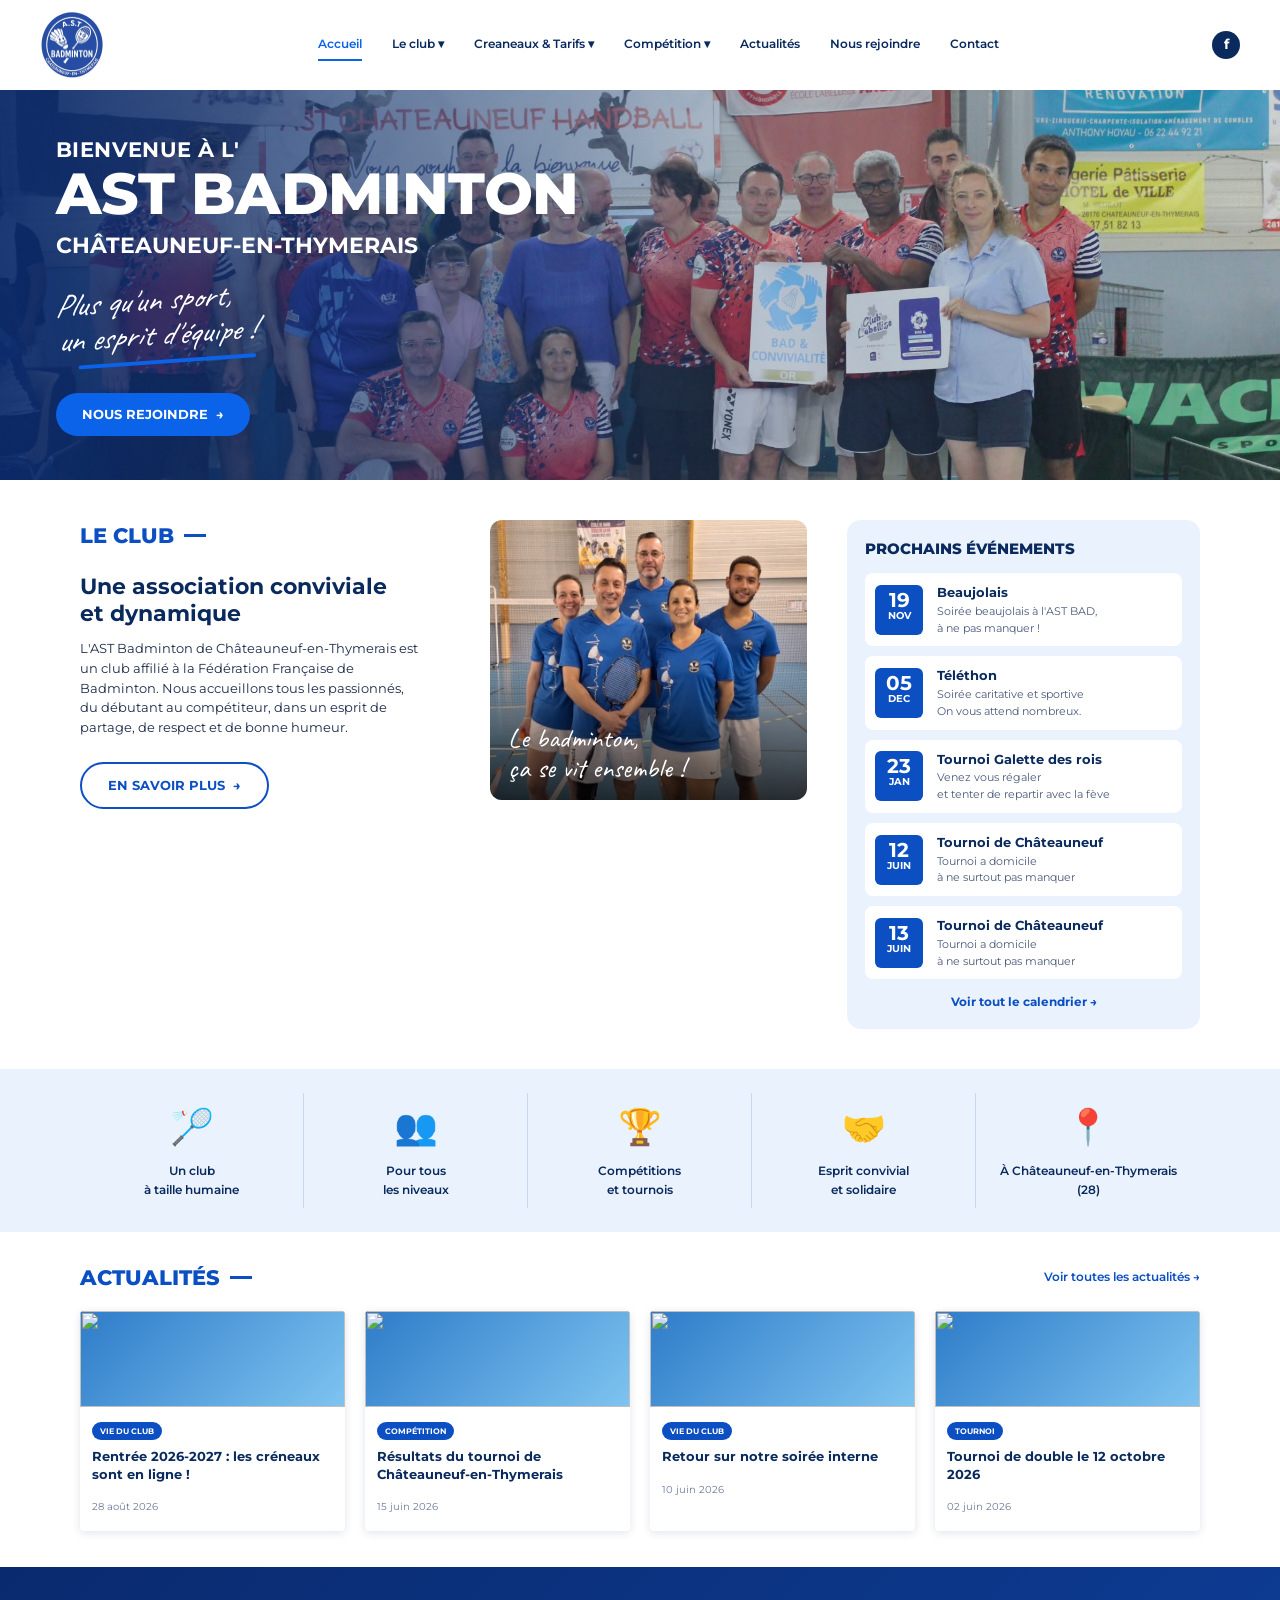
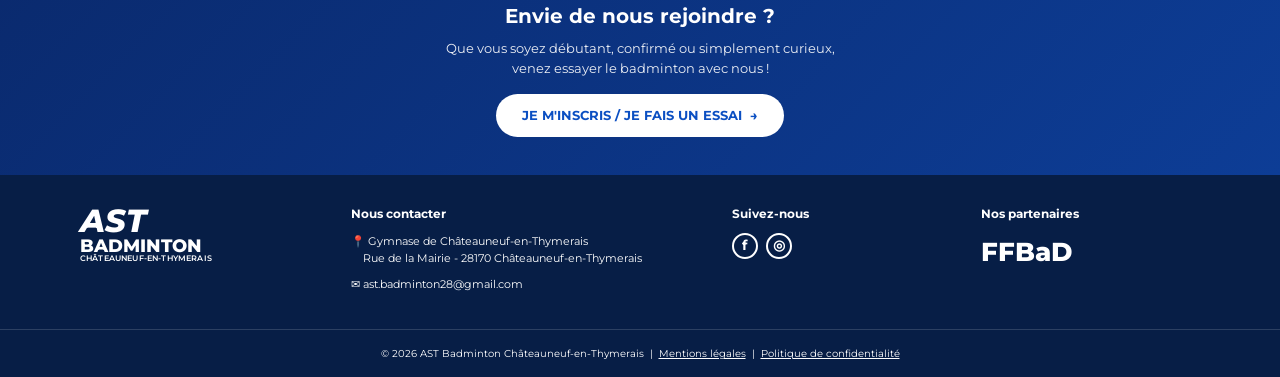
==== index.html @ b8cf5dce "ast bad" ====
<!DOCTYPE html>
<html lang="fr">
<head>
  <meta charset="UTF-8">
  <meta name="viewport" content="width=device-width, initial-scale=1">
  <title>AST Badminton – Châteauneuf-en-Thymerais</title>
  <link rel="preconnect" href="https://fonts.googleapis.com">
  <link rel="preconnect" href="https://fonts.gstatic.com" crossorigin>
  <link href="https://fonts.googleapis.com/css2?family=Montserrat:ital,wght@0,400;0,600;0,700;0,800;1,800&family=Caveat:wght@500;700&display=swap" rel="stylesheet">
  <link rel="stylesheet" href="style.css">
</head>
<body>

  <!-- ===== HEADER ===== -->
  <header class="header">
    <a href="#" class="logo">
      <img class="logo-img" src="images/logo_ast.png" alt="AST Badminton Châteauneuf-en-Thymerais">
    </a>
    <nav class="nav">
      <a href="/index.html" class="active">Accueil</a>
      <li class="dropdown">
        <a href="./leClub.html" class="dropbtn">Le club ▾</a>
        <ul class="dropdown-content">
          <li><a href="/historique.html">Historique</a></li>
          <li><a href="/equipe.html">L'équipe</a></li>
        </ul>
      </li>
      <li class="dropdown">
        <a href="cr-reguliers.html" class="dropbtn">Creaneaux & Tarifs ▾</a>
        <ul class="dropdown-content">
          <li><a href="/cr-reguliers.html">Créneaux réguliers</a></li>
          <li><a href="/cr-specifiques.html">Créneaux spécifiques</a></li>
          <li><a href="/tarifs.html">Tarifs</a></li>
        </ul>
      </li>
      <a href="/competition.html">Compétition ▾</a>
      <a href="/actualites.html">Actualités</a>
      <a href="/nousRejoindre.html">Nous rejoindre</a>
      <a href="/contact.html">Contact</a>
    </nav>
    <div class="socials">
      <a href="#" aria-label="Facebook">f</a>
    </div>
  </header>

  <!-- ===== HERO ===== -->
  <section class="hero">
    <div class="hero-content">
      <p class="hero-small">BIENVENUE À L'</p>
      <h1>AST BADMINTON</h1>
      <p class="hero-city">CHÂTEAUNEUF-EN-THYMERAIS</p>
      <p class="hero-script">Plus qu'un sport,<br>un esprit d'équipe !</p>
      <a href="#" class="btn btn-primary">NOUS REJOINDRE &nbsp;→</a>
    </div>
  </section>

  <!-- ===== LE CLUB + ÉVÉNEMENTS ===== -->
  <section class="club container">
    <div class="club-text">
      <h2 class="section-title">LE CLUB <i class="line"></i></h2>
      <h3>Une association conviviale<br>et dynamique</h3>
      <p>L'AST Badminton de Châteauneuf-en-Thymerais est un club affilié à la Fédération Française de Badminton. Nous accueillons tous les passionnés, du débutant au compétiteur, dans un esprit de partage, de respect et de bonne humeur.</p>
      <a href="#" class="btn btn-outline">EN SAVOIR PLUS &nbsp;→</a>
    </div>

    <figure class="club-photo">
      <img src="images/photo-index.php.png" alt="L'équipe de l'AST Badminton">
      <figcaption>Le badminton,<br>ça se vit ensemble !</figcaption>
    </figure>

    <aside class="events">
      <h2 class="events-title">PROCHAINS ÉVÉNEMENTS</h2>
      <article class="event">
        <div class="date"><b>19</b>NOV</div>
        <div><h4>Beaujolais</h4><p>Soirée beaujolais à l'AST BAD,<br>à ne pas manquer !</p></div>
      </article>
      <article class="event">
        <div class="date"><b>05</b>DEC</div>
        <div><h4>Téléthon</h4><p>Soirée caritative et sportive<br>On vous attend nombreux.</p></div>
      </article>
            <article class="event">
        <div class="date"><b>23</b>JAN</div>
        <div><h4>Tournoi Galette des rois</h4><p>Venez vous régaler<br>et tenter de repartir avec la fève</p></div>
      </article>
      <article class="event">
        <div class="date"><b>12</b>JUIN</div>
        <div><h4>Tournoi de Châteauneuf</h4><p>Tournoi a domicile<br>à ne surtout pas manquer</p></div>
      </article>
      <article class="event">
        <div class="date"><b>13</b>JUIN</div>
        <div><h4>Tournoi de Châteauneuf</h4><p>Tournoi a domicile<br>à ne surtout pas manquer</p></div>
      </article>
      <a href="#" class="events-link">Voir tout le calendrier →</a>
    </aside>
  </section>

  <!-- ===== BANDEAU ATOUTS ===== -->
  <section class="features">
    <div class="container features-grid">
      <div><span>🏸</span>Un club<br>à taille humaine</div>
      <div><span>👥</span>Pour tous<br>les niveaux</div>
      <div><span>🏆</span>Compétitions<br>et tournois</div>
      <div><span>🤝</span>Esprit convivial<br>et solidaire</div>
      <div><span>📍</span>À Châteauneuf-en-Thymerais<br>(28)</div>
    </div>
  </section>

  <!-- ===== ACTUALITÉS ===== -->
  <section class="news container">
    <div class="news-head">
      <h2 class="section-title">ACTUALITÉS <i class="line"></i></h2>
      <a href="#" class="small-link">Voir toutes les actualités →</a>
    </div>
    <div class="news-grid">
      <article class="card">
        <img src="images/news1.jpg" alt="">
        <div class="card-body">
          <span class="tag">VIE DU CLUB</span>
          <h4>Rentrée 2026-2027 : les créneaux sont en ligne !</h4>
          <time>28 août 2026</time>
        </div>
      </article>
      <article class="card">
        <img src="images/news2.jpg" alt="">
        <div class="card-body">
          <span class="tag">COMPÉTITION</span>
          <h4>Résultats du tournoi de Châteauneuf-en-Thymerais</h4>
          <time>15 juin 2026</time>
        </div>
      </article>
      <article class="card">
        <img src="images/news3.jpg" alt="">
        <div class="card-body">
          <span class="tag">VIE DU CLUB</span>
          <h4>Retour sur notre soirée interne</h4>
          <time>10 juin 2026</time>
        </div>
      </article>
      <article class="card">
        <img src="images/news4.jpg" alt="">
        <div class="card-body">
          <span class="tag">TOURNOI</span>
          <h4>Tournoi de double le 12 octobre 2026</h4>
          <time>02 juin 2026</time>
        </div>
      </article>
    </div>
  </section>

  <!-- ===== APPEL À L'ACTION ===== -->
  <section class="cta">
    <h2>Envie de nous rejoindre ?</h2>
    <p>Que vous soyez débutant, confirmé ou simplement curieux,<br>venez essayer le badminton avec nous !</p>
    <a href="#" class="btn btn-white">JE M'INSCRIS / JE FAIS UN ESSAI &nbsp;→</a>
  </section>

  <!-- ===== FOOTER ===== -->
  <footer class="footer">
    <div class="container footer-grid">
      <a href="#" class="logo logo-light">
        <span class="logo-text"><strong>AST</strong><em>BADMINTON</em><small>CHÂTEAUNEUF-EN-THYMERAIS</small></span>
      </a>
      <div>
        <h5>Nous contacter</h5>
        <p>📍 Gymnase de Châteauneuf-en-Thymerais<br>&nbsp;&nbsp;&nbsp;&nbsp;Rue de la Mairie - 28170 Châteauneuf-en-Thymerais</p>
        <p>✉ ast.badminton28@gmail.com</p>
      </div>
      <div>
        <h5>Suivez-nous</h5>
        <div class="socials socials-light"><a href="#">f</a><a href="#">◎</a></div>
      </div>
      <div class="partners">
        <h5>Nos partenaires</h5>
        <strong>FFBaD</strong>
      </div>
    </div>
    <div class="legal">
      © 2026 AST Badminton Châteauneuf-en-Thymerais &nbsp;|&nbsp; <a href="#">Mentions légales</a> &nbsp;|&nbsp; <a href="#">Politique de confidentialité</a>
    </div>
  </footer>

</body>
</html>
---- style.css ----
:root {
  --blue: #0b4fc2;
  --blue-bright: #0a63e8;
  --navy: #0a2a5e;
  --navy-dark: #071e46;
  --light: #eaf3fd;
  --text: #1c2b4a;
  --white: #fff;
}

* { box-sizing: border-box; margin: 0; padding: 0; }
html { scroll-behavior: smooth; }
body {
  font-family: "Montserrat", Arial, sans-serif;
  color: var(--text);
  background: var(--white);
  line-height: 1.5;
}
a { color: inherit; text-decoration: none; }
img { display: block; max-width: 100%; }
.container { width: min(1120px, 92%); margin-inline: auto; }

/* ===== HEADER ===== */
.header {
  display: flex; align-items: center; justify-content: space-between;
  gap: 24px; padding: 12px 40px; background: var(--white);
}
.logo { display: flex; align-items: center; gap: 8px; color: var(--navy); }
.logo-icon { font-size: 2.4rem; }
.logo-text { display: flex; flex-direction: column; line-height: 1; }
.logo-text strong { font-size: 2rem; font-style: italic; font-weight: 800; color: var(--blue); }
.logo-text em { font-style: normal; font-weight: 800; font-size: 1.1rem; }
.logo-text small { font-size: .5rem; font-weight: 600; letter-spacing: .02em; }
.logo-light { color: #fff; }
.logo-light .logo-text strong { color: #fff; }
.logo-img { width: clamp(44px, 6vw, 64px); height: auto; }

.nav { display: flex; gap: 30px; font-size: .78rem; font-weight: 600; color: var(--navy); }
.nav a { padding: 6px 0; border-bottom: 2px solid transparent; }
.nav a.active { color: var(--blue-bright); border-color: var(--blue-bright); }
.nav a:hover { color: var(--blue-bright); }

.socials { display: flex; gap: 8px; }
.socials a {
  width: 28px; height: 28px; border-radius: 50%;
  background: var(--navy); color: #fff;
  display: grid; place-items: center; font-weight: 700; font-size: .9rem;
}
.socials-light a { background: transparent; border: 2px solid #fff; width: 26px; height: 26px; }

/* ===== HERO ===== */
.hero {
  min-height: 390px;
  display: flex; align-items: center;
  padding: 0 56px;
  color: #fff;
  background:
    linear-gradient(90deg, rgba(10, 42, 110, .9) 0%, rgba(49, 82, 139, 0.231) 60%, rgba(250, 252, 255, 0) 100%),
    url("images/photo-groupe.jpeg") center/cover no-repeat,
    linear-gradient(135deg, #0a2a6e, #1659c9);
}
.hero-small { font-size: 1.3rem; font-weight: 700; letter-spacing: .02em; }
.hero h1 { font-size: 3.6rem; font-weight: 800; line-height: 1; letter-spacing: -.01em; }
.hero-city { font-size: 1.4rem; font-weight: 700; margin-top: 6px; }
.hero-script {
  font-family: "Caveat", cursive; font-size: 2rem; line-height: 1.1;
  margin: 26px 0 22px; font-style: italic; transform: rotate(-4deg); transform-origin: left;
  padding-bottom: 12px; position: relative; display: inline-block;
}
.hero-script::after {
  content: ""; position: absolute; left: 20px; right: 0; bottom: 0;
  height: 4px; border-radius: 4px; background: var(--blue-bright);
}
.hero-content { display: flex; flex-direction: column; align-items: flex-start; }

/* ===== BOUTONS ===== */
.btn {
  display: inline-block; padding: 12px 26px; border-radius: 999px;
  font-size: .8rem; font-weight: 700; transition: transform .15s, box-shadow .15s;
}
.btn:hover { transform: translateY(-2px); }
.btn-primary { background: var(--blue-bright); color: #fff; }
.btn-outline { border: 2px solid var(--blue); color: var(--blue); }
.btn-white { background: #fff; color: var(--blue); }
.btn:focus-visible, a:focus-visible { outline: 3px solid #7fb4ff; outline-offset: 2px; }

/* ===== TITRES DE SECTION ===== */
.section-title {
  display: flex; align-items: center; gap: 10px;
  color: var(--blue); font-size: 1.3rem; font-weight: 800;
}
.section-title .ico { font-size: 1.8rem; }
.line { display: inline-block; width: 22px; height: 3px; background: var(--blue); }

/* ===== LE CLUB ===== */
.club {
  display: grid; grid-template-columns: 1.05fr 0.9fr 1fr;
  gap: 40px; align-items: start; padding: 40px 0;
}
.club-text h3 { color: var(--navy); font-size: 1.35rem; margin: 22px 0 12px; line-height: 1.25; }
.club-text p { font-size: .82rem; margin-bottom: 24px; max-width: 340px; }

.club-photo { position: relative; border-radius: 12px; overflow: hidden; height: 280px; background: #28477e; }
.club-photo img { width: 100%; height: 100%; object-fit: cover; }
.club-photo figcaption {
  position: absolute; inset: auto 0 0 0; padding: 60px 18px 16px;
  background: linear-gradient(transparent, rgba(0,0,0,.75));
  color: #fff; font-family: "Caveat", cursive; font-size: 1.7rem; line-height: 1.1;
}

.events { background: var(--light); border-radius: 14px; padding: 18px; }
.events-title { display: flex; align-items: center; gap: 10px; color: var(--navy); font-size: .95rem; font-weight: 800; margin-bottom: 12px; }
.event {
  display: flex; gap: 14px; align-items: center;
  background: #fff; border-radius: 8px; padding: 10px; margin-bottom: 10px;
}
.date {
  flex: none; width: 48px; height: 50px; border-radius: 6px;
  background: var(--blue); color: #fff; text-align: center;
  font-size: .6rem; font-weight: 700; padding-top: 4px; line-height: 1.1;
}
.date b { display: block; font-size: 1.25rem; }
.event h4 { color: var(--navy); font-size: .82rem; }
.event p { font-size: .7rem; color: #4a5a7a; }
.events-link { display: block; text-align: center; color: var(--blue); font-size: .75rem; font-weight: 700; margin-top: 14px; }

/* ===== ATOUTS ===== */
.features { background: var(--light); padding: 24px 0; }
.features-grid { display: grid; grid-template-columns: repeat(5, 1fr); text-align: center; }
.features-grid div {
  padding: 8px 14px; font-size: .78rem; font-weight: 600; color: var(--navy);
  border-right: 1px solid #c8d8ee;
}
.features-grid div:last-child { border: none; }
.features-grid span { display: block; font-size: 2.2rem; margin-bottom: 8px; }

/* ===== ACTUALITÉS ===== */
.news { padding: 30px 0 36px; }
.news-head { display: flex; justify-content: space-between; align-items: center; margin-bottom: 18px; }
.small-link { color: var(--blue); font-size: .72rem; font-weight: 600; }
.news-grid { display: grid; grid-template-columns: repeat(4, 1fr); gap: 20px; }
.card { background: #fff; box-shadow: 0 2px 8px rgba(10,42,94,.12); border-radius: 4px; overflow: hidden; }
.card img { width: 100%; height: 96px; object-fit: cover; background: linear-gradient(135deg, #2e7cc9, #7fc4f0); }
.card-body { padding: 10px 12px 14px; }
.tag {
  display: inline-block; background: var(--blue); color: #fff;
  font-size: .5rem; font-weight: 700; padding: 3px 8px; border-radius: 999px; margin-bottom: 8px;
}
.card h4 { color: var(--navy); font-size: .82rem; line-height: 1.35; margin-bottom: 10px; }
.card time { font-size: .65rem; color: #6b7a99; }

/* ===== APPEL À L'ACTION ===== */
.cta {
  text-align: center; color: #fff; padding: 34px 20px 38px;
  background: linear-gradient(135deg, #0a2a6e, #0d3d96);
}
.cta h2 { font-size: 1.25rem; margin-bottom: 8px; }
.cta p { font-size: .8rem; margin-bottom: 16px; opacity: .92; }

/* ===== FOOTER ===== */
.footer { background: var(--navy-dark); color: #fff; }
.footer-grid {
  display: grid; grid-template-columns: 1.1fr 1.6fr 1fr 1fr; gap: 30px;
  padding: 30px 0 26px; align-items: start;
}
.footer h5 { font-size: .75rem; margin-bottom: 10px; }
.footer p { font-size: .7rem; margin-bottom: 10px; }
.partners strong { display: inline-block; font-size: 1.6rem; font-weight: 800; color: #fff; }
.legal {
  border-top: 1px solid rgba(255,255,255,.15);
  text-align: center; padding: 16px; font-size: .62rem;
}
.legal a { text-decoration: underline; }

/* ===== RESPONSIVE ===== */
@media (max-width: 1000px) {
  .nav { display: none; }
  .club { grid-template-columns: 1fr; }
  .club-text p { max-width: none; }
  .features-grid { grid-template-columns: repeat(2, 1fr); gap: 16px; }
  .features-grid div { border: none; }
  .news-grid { grid-template-columns: repeat(2, 1fr); }
  .footer-grid { grid-template-columns: 1fr 1fr; }
}
@media (max-width: 600px) {
  .header { padding: 12px 20px; }
  .hero { padding: 0 24px; }
  .hero h1 { font-size: 2.4rem; }
  .news-grid, .footer-grid { grid-template-columns: 1fr; }
}
@media (prefers-reduced-motion: reduce) {
  * { transition: none !important; scroll-behavior: auto !important; }
}


.dropdown {
  position: relative;
  display: flex;
  align-items: center;
  list-style: none;
}

.dropdown-content {
  display: none;
  position: absolute;
  top: 100%;
  left: 0;
  min-width: 160px;
  margin: 0;
  padding: 0;
  list-style: none;
  background: #fff;
  box-shadow: 0 4px 10px rgba(0, 0, 0, 0.15);
  z-index: 100;
}

.dropdown-content a {
  display: block;
  padding: 10px 16px;
  color: #222;
  text-decoration: none;
}

.dropdown-content a:hover {
  background: #f0f0f0;
}

/* Affichage au survol et au clavier (Tab) */
.dropdown:hover .dropdown-content,
.dropdown:focus-within .dropdown-content {
  display: block;
}

/* =====================================================
   PAGES INTERNES (historique, équipe...)
   À coller à la fin de style.css
   ===================================================== */

/* ===== BANDEAU DE PAGE ===== */
.page-hero {
  color: #fff;
  padding: 44px 0 48px;
  background: linear-gradient(135deg, #0a2a6e, #1659c9);
}
.breadcrumb { font-size: .72rem; font-weight: 600; opacity: .85; margin-bottom: 14px; }
.breadcrumb a:hover { text-decoration: underline; }
.page-hero h1 { font-size: 2.8rem; font-weight: 800; line-height: 1; letter-spacing: -.01em; }
.page-hero-script {
  font-family: "Caveat", cursive; font-size: 1.7rem; font-style: italic;
  margin-top: 14px; display: inline-block; padding-bottom: 8px; position: relative;
}
.page-hero-script::after {
  content: ""; position: absolute; left: 0; right: 0; bottom: 0;
  height: 4px; border-radius: 4px; background: var(--blue-bright);
}

/* ===== INTRODUCTION ===== */
.intro {
  display: grid; grid-template-columns: 1.1fr 1fr; gap: 40px;
  align-items: center; padding: 44px 0;
}
.intro-text h3 { color: var(--navy); font-size: 1.35rem; margin: 22px 0 12px; line-height: 1.25; }
.intro-text p { font-size: .85rem; margin-bottom: 14px; max-width: 480px; }
.intro-photo { position: relative; border-radius: 12px; overflow: hidden; height: 300px; background: #28477e; }
.intro-photo img { width: 100%; height: 100%; object-fit: cover; }
.intro-photo figcaption {
  position: absolute; inset: auto 0 0 0; padding: 50px 18px 14px;
  background: linear-gradient(transparent, rgba(0,0,0,.75));
  color: #fff; font-family: "Caveat", cursive; font-size: 1.5rem; line-height: 1.1;
}

/* ===== FRISE CHRONOLOGIQUE ===== */
.timeline-section { background: var(--light); padding: 40px 0 48px; }
.timeline {
  list-style: none; position: relative; margin-top: 28px; padding-left: 8px;
}
.timeline::before {
  content: ""; position: absolute; top: 6px; bottom: 6px; left: 96px;
  width: 3px; background: var(--blue); border-radius: 3px;
}
.timeline-item {
  display: grid; grid-template-columns: 80px 1fr; gap: 36px;
  align-items: start; position: relative; margin-bottom: 18px;
}
.timeline-item::before {
  content: ""; position: absolute; left: 88px; top: 12px;
  width: 15px; height: 15px; border-radius: 50%;
  background: #fff; border: 3px solid var(--blue-bright);
}
.timeline-date { color: var(--blue); font-weight: 800; font-size: 1.15rem; padding-top: 6px; text-align: right; }
.timeline-card {
  background: #fff; border-radius: 8px; padding: 14px 18px; margin-left: 12px;
  box-shadow: 0 2px 8px rgba(10,42,94,.12);
}
.timeline-card h4 { color: var(--navy); font-size: .95rem; margin-bottom: 4px; }
.timeline-card p { font-size: .8rem; color: #4a5a7a; }

/* ===== ÉQUIPE ===== */
.team { padding: 40px 0; }
.team-alt { background: var(--light); }
.team-intro { font-size: .85rem; margin: 14px 0 24px; max-width: 640px; }
.team-grid { display: grid; grid-template-columns: repeat(4, 1fr); gap: 20px; }
.member {
  background: #fff; border-radius: 4px; overflow: hidden;
  box-shadow: 0 2px 8px rgba(10,42,94,.12);
}
.member img {
  width: 100%; height: 190px; object-fit: cover;
  background: linear-gradient(135deg, #2e7cc9, #7fc4f0);
}
.member-body { padding: 12px 14px 16px; }
.member h4 { color: var(--navy); font-size: .9rem; margin-bottom: 6px; }
.member .tag { margin-bottom: 8px; }
.member p { font-size: .75rem; color: #4a5a7a; }
.inline-link { color: var(--blue); font-weight: 700; text-decoration: underline; }

/* ===== RESPONSIVE PAGES INTERNES ===== */
@media (max-width: 1000px) {
  .intro { grid-template-columns: 1fr; }
  .team-grid { grid-template-columns: repeat(2, 1fr); }
}
@media (max-width: 600px) {
  .page-hero h1 { font-size: 2rem; }
  .team-grid { grid-template-columns: 1fr; }
  .timeline::before { left: 10px; }
  .timeline-item { grid-template-columns: 1fr; gap: 4px; padding-left: 32px; }
  .timeline-item::before { left: 3px; }
  .timeline-date { text-align: left; }
  .timeline-card { margin-left: 0; }
}

/* =====================================================
   PAGES CRÉNEAUX ET TARIFS
   À coller à la fin de style.css
   (après style-ajouts.css : .page-hero, .breadcrumb,
   .info... utilisent les styles déjà ajoutés)
   ===================================================== */

.section-intro { font-size: .85rem; margin: 14px 0 24px; max-width: 680px; }
.note { font-size: .7rem; font-style: italic; color: #6b7a99; margin-top: 14px; }

/* ===== PLANNING ===== */
.schedule { padding: 40px 0; }
.table-wrap { overflow-x: auto; border-radius: 10px; box-shadow: 0 2px 8px rgba(10,42,94,.12); }
.schedule-table { width: 100%; border-collapse: collapse; background: #fff; font-size: .82rem; min-width: 640px; }
.schedule-table thead th {
  background: var(--navy); color: #fff; text-align: left;
  padding: 12px 16px; font-size: .75rem; font-weight: 700;
}
.schedule-table td, .schedule-table tbody th {
  padding: 12px 16px; text-align: left; border-bottom: 1px solid #dbe6f5;
}
.schedule-table tbody th { color: var(--blue); font-weight: 800; }
.schedule-table tbody tr:nth-child(even) { background: var(--light); }
.schedule-table tbody tr:last-child td, .schedule-table tbody tr:last-child th { border-bottom: none; }
.schedule-table .tag { margin-bottom: 0; }

/* ===== BLOCS D'INFOS (partagés) ===== */
.info-section { background: var(--light); padding: 40px 0 44px; }
.info-grid { display: grid; grid-template-columns: repeat(4, 1fr); gap: 20px; margin-top: 24px; }
.info-card { background: #fff; border-radius: 8px; padding: 18px; box-shadow: 0 2px 8px rgba(10,42,94,.12); }
.info-card span { display: block; font-size: 1.9rem; margin-bottom: 8px; }
.info-card h4 { color: var(--navy); font-size: .9rem; margin-bottom: 6px; }
.info-card p { font-size: .76rem; color: #4a5a7a; }
.info-links { display: flex; flex-wrap: wrap; gap: 14px; margin-top: 28px; }

/* ===== CRÉNEAUX SPÉCIFIQUES ===== */
.special { padding: 40px 0; }
.special-grid { display: grid; grid-template-columns: repeat(3, 1fr); gap: 20px; }
.special-card {
  background: #fff; border-radius: 8px; padding: 20px;
  border-top: 4px solid var(--blue);
  box-shadow: 0 2px 8px rgba(10,42,94,.12);
}
.special-head { display: flex; align-items: center; gap: 14px; margin-bottom: 12px; }
.special-icon {
  flex: none; width: 48px; height: 48px; border-radius: 50%;
  background: var(--light); display: grid; place-items: center; font-size: 1.5rem;
}
.special-head h4 { color: var(--navy); font-size: .95rem; margin-bottom: 4px; }
.special-head .tag { margin-bottom: 0; }
.special-card > p { font-size: .78rem; color: #4a5a7a; margin-bottom: 12px; }
.special-details { list-style: none; font-size: .74rem; border-top: 1px solid #dbe6f5; padding-top: 10px; }
.special-details li { margin-bottom: 4px; }
.special-details b { color: var(--blue); }

/* ===== TARIFS ===== */
.pricing { padding: 40px 0; }
.price-grid { display: grid; grid-template-columns: repeat(4, 1fr); gap: 20px; align-items: stretch; }
.price-card {
  position: relative; background: #fff; border-radius: 10px; padding: 24px 20px;
  border: 2px solid #dbe6f5; box-shadow: 0 2px 8px rgba(10,42,94,.08);
  transition: background .15s, border-color .15s, color .15s;
}
.price-card h4 { color: var(--navy); font-size: 1.05rem; margin-bottom: 6px; }
.price-card .tag { margin-bottom: 0; }
.price { color: var(--navy); font-size: .8rem; margin: 16px 0 14px; }
.price b { color: var(--blue); font-size: 2rem; font-weight: 800; }
.price-card ul { list-style: none; font-size: .76rem; border-top: 1px solid #dbe6f5; padding-top: 12px; }
.price-card li { padding-left: 20px; position: relative; margin-bottom: 8px; }
.price-card li::before { content: "✓"; position: absolute; left: 0; color: var(--blue-bright); font-weight: 800; }
.price-card:hover { background: var(--navy); border-color: var(--navy); color: #fff; }
.price-card:hover h4, .price-card:hover .price, .price-card:hover .price b { color: #fff; }
.price-card:hover .tag { background: var(--blue-bright); }
.price-card:hover ul { border-color: rgba(255,255,255,.2); }
.price-card:hover li::before { color: #7fb4ff; }
.price-badge {
  position: absolute; top: -12px; left: 20px; background: var(--blue-bright); color: #fff;
  font-size: .62rem; font-weight: 700; padding: 3px 12px; border-radius: 999px;
}

/* ===== RESPONSIVE ===== */
@media (max-width: 1000px) {
  .info-grid, .price-grid { grid-template-columns: repeat(2, 1fr); }
  .special-grid { grid-template-columns: repeat(2, 1fr); }
}
@media (max-width: 600px) {
  .info-grid, .price-grid, .special-grid { grid-template-columns: 1fr; }
}

/* =====================================================
   PAGE ACTUALITÉS
   À coller à la fin de style.css
   (après style-ajouts.css : utilise .page-hero et .breadcrumb)
   ===================================================== */

/* ===== À LA UNE ===== */
.featured { padding: 40px 0 10px; }
.featured-card {
  display: grid; grid-template-columns: 1.1fr 1fr; background: #fff;
  border-radius: 12px; overflow: hidden; box-shadow: 0 2px 12px rgba(10,42,94,.15);
}
.featured-card img {
  width: 100%; height: 100%; min-height: 280px; object-fit: cover;
  background: linear-gradient(135deg, #2e7cc9, #7fc4f0);
}
.featured-body { padding: 30px 32px; display: flex; flex-direction: column; align-items: flex-start; justify-content: center; }
.featured-body .tag { margin-bottom: 12px; }
.featured-body h2 { color: var(--navy); font-size: 1.5rem; line-height: 1.25; margin-bottom: 8px; }
.featured-body time { font-size: .72rem; color: #6b7a99; margin-bottom: 14px; }
.featured-body p { font-size: .85rem; margin-bottom: 22px; max-width: 420px; }

/* ===== FILTRES ===== */
.news-page { padding: 30px 0 40px; }
.filters { display: flex; flex-wrap: wrap; gap: 10px; margin-bottom: 24px; }
.filter {
  font-family: inherit; font-size: .75rem; font-weight: 700; cursor: pointer;
  padding: 8px 18px; border-radius: 999px;
  border: 2px solid var(--blue); background: #fff; color: var(--blue);
  transition: background .15s, color .15s;
}
.filter:hover { background: var(--light); }
.filter.is-active { background: var(--blue); color: #fff; }
.filter:focus-visible { outline: 3px solid #7fb4ff; outline-offset: 2px; }

/* ===== GRILLE ===== */
.news-grid-3 { grid-template-columns: repeat(3, 1fr); }
.news-grid-3 .card img { height: 160px; }
.card[hidden] { display: none; }
.card-text { font-size: .75rem; color: #4a5a7a; margin-bottom: 12px; }
.no-result { text-align: center; font-size: .85rem; color: #4a5a7a; padding: 30px 0; }

/* ===== PAGINATION ===== */
.pagination { display: flex; justify-content: center; gap: 8px; margin-top: 34px; }
.page {
  min-width: 36px; height: 36px; padding: 0 12px; border-radius: 999px;
  display: grid; place-items: center;
  font-size: .78rem; font-weight: 700; color: var(--blue); border: 2px solid transparent;
}
.page:hover { background: var(--light); }
.page.is-current { background: var(--blue); color: #fff; }
.page-next { border-color: var(--blue); }

/* ===== RESPONSIVE ===== */
@media (max-width: 1000px) {
  .featured-card { grid-template-columns: 1fr; }
  .featured-card img { min-height: 200px; height: 220px; }
  .news-grid-3 { grid-template-columns: repeat(2, 1fr); }
}
@media (max-width: 600px) {
  .featured-body { padding: 22px 20px; }
  .news-grid-3 { grid-template-columns: 1fr; }
}

/* =====================================================
   PAGES NOUS REJOINDRE ET CONTACT
   À coller à la fin de style.css
   (après style-ajouts.css et style-ajouts-2.css : utilise
   .page-hero, .info-card, .inline-link, .note, .small-link)
   ===================================================== */

/* ===== NOUS REJOINDRE : INTRO ===== */
.join-intro {
  display: grid; grid-template-columns: 1.1fr 1fr; gap: 40px;
  align-items: center; padding: 44px 0;
}
.join-intro-text h3 { color: var(--navy); font-size: 1.35rem; margin: 22px 0 12px; line-height: 1.25; }
.join-intro-text p { font-size: .85rem; margin-bottom: 14px; max-width: 480px; }
.join-buttons { display: flex; flex-wrap: wrap; gap: 14px; margin-top: 22px; }
.join-photo { position: relative; border-radius: 12px; overflow: hidden; height: 300px; background: #28477e; }
.join-photo img { width: 100%; height: 100%; object-fit: cover; }
.join-photo figcaption {
  position: absolute; inset: auto 0 0 0; padding: 50px 18px 14px;
  background: linear-gradient(transparent, rgba(0,0,0,.75));
  color: #fff; font-family: "Caveat", cursive; font-size: 1.5rem; line-height: 1.1;
}

/* ===== ÉTAPES ===== */
.steps-section { background: var(--light); padding: 40px 0 44px; }
.steps { list-style: none; display: grid; grid-template-columns: repeat(4, 1fr); gap: 20px; margin-top: 24px; }
.step {
  position: relative; background: #fff; border-radius: 8px; padding: 24px 18px 18px;
  box-shadow: 0 2px 8px rgba(10,42,94,.12);
}
.step-num {
  display: grid; place-items: center; width: 38px; height: 38px; border-radius: 50%;
  background: var(--blue); color: #fff; font-size: 1.1rem; font-weight: 800; margin-bottom: 12px;
}
.step h4 { color: var(--navy); font-size: .92rem; margin-bottom: 6px; }
.step p { font-size: .76rem; color: #4a5a7a; }

/* ===== DOSSIER ===== */
.file { padding: 40px 0; }
.file-grid { display: grid; grid-template-columns: repeat(3, 1fr); gap: 20px; margin-top: 24px; }
.file-grid .info-card {
  display: flex; flex-direction: column; align-items: flex-start;
  border: 2px solid #dbe6f5; box-shadow: none;
}
.file-grid .info-card p { margin-bottom: 14px; }
.file-grid .small-link { margin-top: auto; }

/* ===== FAQ ===== */
.faq-section { background: var(--light); padding: 40px 0 44px; }
.faq { margin-top: 24px; max-width: 820px; }
.faq details {
  background: #fff; border-radius: 8px; margin-bottom: 10px;
  box-shadow: 0 2px 8px rgba(10,42,94,.1); overflow: hidden;
}
.faq summary {
  cursor: pointer; list-style: none; padding: 14px 18px 14px 44px; position: relative;
  color: var(--navy); font-size: .85rem; font-weight: 700;
}
.faq summary::-webkit-details-marker { display: none; }
.faq summary::before {
  content: "+"; position: absolute; left: 16px; top: 50%; transform: translateY(-50%);
  width: 20px; height: 20px; border-radius: 50%; background: var(--blue); color: #fff;
  display: grid; place-items: center; font-size: 1rem; line-height: 1;
}
.faq details[open] summary::before { content: "–"; }
.faq summary:focus-visible { outline: 3px solid #7fb4ff; outline-offset: -3px; }
.faq details p { padding: 0 18px 16px 44px; font-size: .8rem; color: #4a5a7a; }

/* ===== CONTACT ===== */
.contact {
  display: grid; grid-template-columns: 1fr 1.2fr; gap: 48px;
  padding: 44px 0; align-items: start;
}
.contact-info .info-card, .contact-card { margin-top: 14px; }
.contact-info .section-title { margin-bottom: 8px; }
.contact-card { display: flex; gap: 16px; align-items: flex-start; }
.contact-card > span { flex: none; width: 46px; height: 46px; border-radius: 50%; background: var(--light); display: grid; place-items: center; font-size: 1.3rem; margin: 0; }

.contact-form { margin-top: 22px; }
.field { margin-bottom: 16px; flex: 1; }
.field-row { display: flex; gap: 16px; }
.field label { display: block; color: var(--navy); font-size: .75rem; font-weight: 700; margin-bottom: 6px; }
.field input, .field select, .field textarea {
  width: 100%; font: inherit; font-size: .85rem; color: var(--text);
  padding: 11px 14px; background: #fff;
  border: 2px solid #c8d8ee; border-radius: 8px;
  transition: border-color .15s, box-shadow .15s;
}
.field textarea { resize: vertical; min-height: 130px; }
.field input:focus, .field select:focus, .field textarea:focus {
  outline: none; border-color: var(--blue-bright); box-shadow: 0 0 0 3px rgba(10,99,232,.18);
}
.contact-form .btn { border: none; cursor: pointer; font-family: inherit; }
.form-error { color: #b3261e; font-size: .78rem; font-weight: 600; margin-bottom: 14px; }
.form-error[hidden] { display: none; }

/* ===== PLAN ===== */
.map-section { background: var(--light); padding: 40px 0 44px; }
.map-box {
  margin-top: 22px; background: #fff; border-radius: 12px; padding: 28px 30px;
  display: flex; justify-content: space-between; align-items: center; gap: 24px; flex-wrap: wrap;
  border-left: 6px solid var(--blue); box-shadow: 0 2px 8px rgba(10,42,94,.12);
}
.map-box h4 { color: var(--navy); font-size: 1.05rem; margin-bottom: 6px; }
.map-box p { font-size: .82rem; }

/* ===== RESPONSIVE ===== */
@media (max-width: 1000px) {
  .join-intro, .contact { grid-template-columns: 1fr; }
  .steps { grid-template-columns: repeat(2, 1fr); }
  .file-grid { grid-template-columns: 1fr; }
}
@media (max-width: 600px) {
  .steps { grid-template-columns: 1fr; }
  .field-row { flex-direction: column; gap: 0; }
  .map-box { padding: 22px 20px; }
}

/* =====================================================
   PAGE HISTORIQUE : 3 cartes côte à côte
   À coller à la fin de style.css (après style-ajouts-2.css)
   ===================================================== */
.info-grid.info-grid-3 { grid-template-columns: repeat(3, 1fr); }

@media (max-width: 1000px) {
  .info-grid.info-grid-3 { grid-template-columns: 1fr; }
}
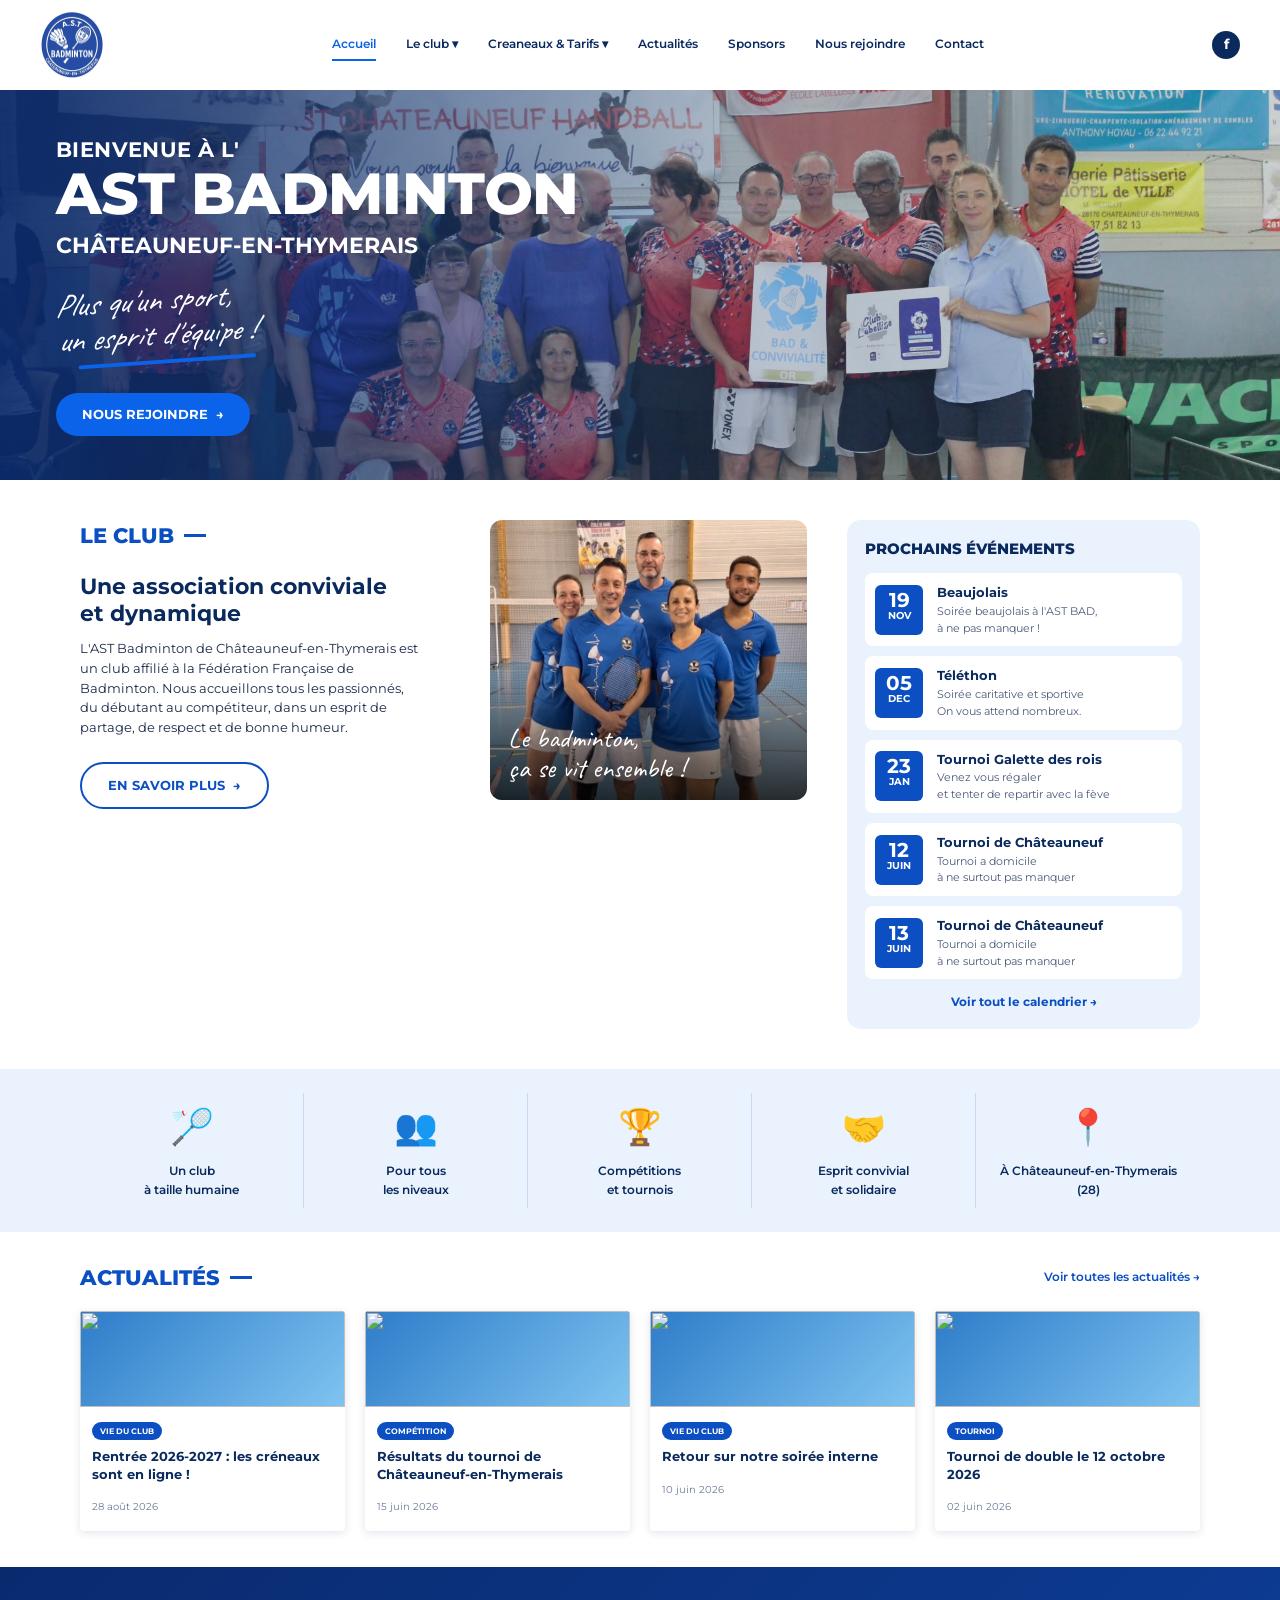
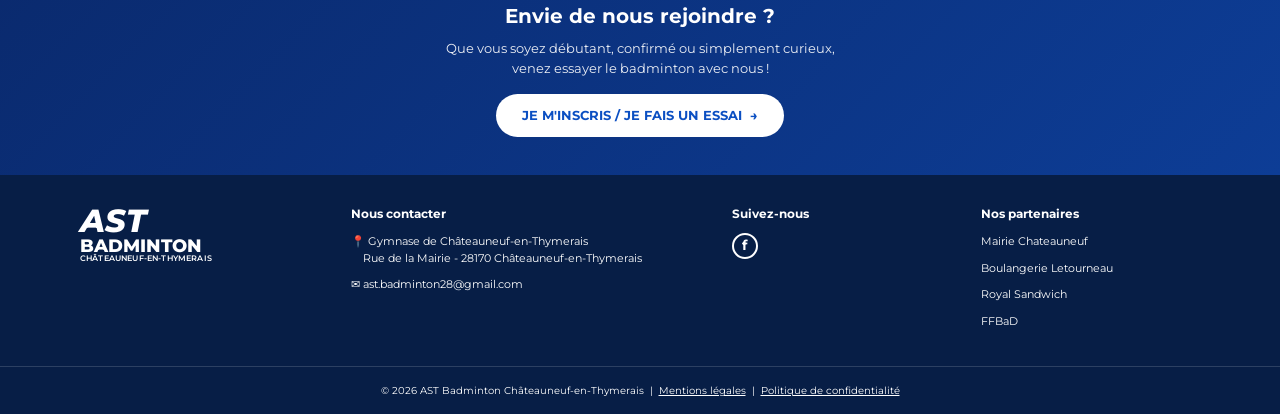
==== commit e7101776: "changements" ====
--- a/index.html
+++ b/index.html
@@ -1,183 +1,230 @@
-<!DOCTYPE html>
+<!doctype html>
 <html lang="fr">
-<head>
-  <meta charset="UTF-8">
-  <meta name="viewport" content="width=device-width, initial-scale=1">
-  <title>AST Badminton – Châteauneuf-en-Thymerais</title>
-  <link rel="preconnect" href="https://fonts.googleapis.com">
-  <link rel="preconnect" href="https://fonts.gstatic.com" crossorigin>
-  <link href="https://fonts.googleapis.com/css2?family=Montserrat:ital,wght@0,400;0,600;0,700;0,800;1,800&family=Caveat:wght@500;700&display=swap" rel="stylesheet">
-  <link rel="stylesheet" href="style.css">
-</head>
-<body>
-
-  <!-- ===== HEADER ===== -->
-  <header class="header">
-    <a href="#" class="logo">
-      <img class="logo-img" src="images/logo_ast.png" alt="AST Badminton Châteauneuf-en-Thymerais">
-    </a>
-    <nav class="nav">
-      <a href="/index.html" class="active">Accueil</a>
-      <li class="dropdown">
-        <a href="./leClub.html" class="dropbtn">Le club ▾</a>
-        <ul class="dropdown-content">
-          <li><a href="/historique.html">Historique</a></li>
-          <li><a href="/equipe.html">L'équipe</a></li>
-        </ul>
-      </li>
-      <li class="dropdown">
-        <a href="cr-reguliers.html" class="dropbtn">Creaneaux & Tarifs ▾</a>
-        <ul class="dropdown-content">
-          <li><a href="/cr-reguliers.html">Créneaux réguliers</a></li>
-          <li><a href="/cr-specifiques.html">Créneaux spécifiques</a></li>
-          <li><a href="/tarifs.html">Tarifs</a></li>
-        </ul>
-      </li>
-      <a href="/competition.html">Compétition ▾</a>
-      <a href="/actualites.html">Actualités</a>
-      <a href="/nousRejoindre.html">Nous rejoindre</a>
-      <a href="/contact.html">Contact</a>
-    </nav>
-    <div class="socials">
-      <a href="#" aria-label="Facebook">f</a>
-    </div>
-  </header>
-
-  <!-- ===== HERO ===== -->
-  <section class="hero">
-    <div class="hero-content">
-      <p class="hero-small">BIENVENUE À L'</p>
-      <h1>AST BADMINTON</h1>
-      <p class="hero-city">CHÂTEAUNEUF-EN-THYMERAIS</p>
-      <p class="hero-script">Plus qu'un sport,<br>un esprit d'équipe !</p>
-      <a href="#" class="btn btn-primary">NOUS REJOINDRE &nbsp;→</a>
-    </div>
-  </section>
-
-  <!-- ===== LE CLUB + ÉVÉNEMENTS ===== -->
-  <section class="club container">
-    <div class="club-text">
-      <h2 class="section-title">LE CLUB <i class="line"></i></h2>
-      <h3>Une association conviviale<br>et dynamique</h3>
-      <p>L'AST Badminton de Châteauneuf-en-Thymerais est un club affilié à la Fédération Française de Badminton. Nous accueillons tous les passionnés, du débutant au compétiteur, dans un esprit de partage, de respect et de bonne humeur.</p>
-      <a href="#" class="btn btn-outline">EN SAVOIR PLUS &nbsp;→</a>
-    </div>
-
-    <figure class="club-photo">
-      <img src="images/photo-index.php.png" alt="L'équipe de l'AST Badminton">
-      <figcaption>Le badminton,<br>ça se vit ensemble !</figcaption>
-    </figure>
-
-    <aside class="events">
-      <h2 class="events-title">PROCHAINS ÉVÉNEMENTS</h2>
-      <article class="event">
-        <div class="date"><b>19</b>NOV</div>
-        <div><h4>Beaujolais</h4><p>Soirée beaujolais à l'AST BAD,<br>à ne pas manquer !</p></div>
-      </article>
-      <article class="event">
-        <div class="date"><b>05</b>DEC</div>
-        <div><h4>Téléthon</h4><p>Soirée caritative et sportive<br>On vous attend nombreux.</p></div>
-      </article>
-            <article class="event">
-        <div class="date"><b>23</b>JAN</div>
-        <div><h4>Tournoi Galette des rois</h4><p>Venez vous régaler<br>et tenter de repartir avec la fève</p></div>
-      </article>
-      <article class="event">
-        <div class="date"><b>12</b>JUIN</div>
-        <div><h4>Tournoi de Châteauneuf</h4><p>Tournoi a domicile<br>à ne surtout pas manquer</p></div>
-      </article>
-      <article class="event">
-        <div class="date"><b>13</b>JUIN</div>
-        <div><h4>Tournoi de Châteauneuf</h4><p>Tournoi a domicile<br>à ne surtout pas manquer</p></div>
-      </article>
-      <a href="#" class="events-link">Voir tout le calendrier →</a>
-    </aside>
-  </section>
-
-  <!-- ===== BANDEAU ATOUTS ===== -->
-  <section class="features">
-    <div class="container features-grid">
-      <div><span>🏸</span>Un club<br>à taille humaine</div>
-      <div><span>👥</span>Pour tous<br>les niveaux</div>
-      <div><span>🏆</span>Compétitions<br>et tournois</div>
-      <div><span>🤝</span>Esprit convivial<br>et solidaire</div>
-      <div><span>📍</span>À Châteauneuf-en-Thymerais<br>(28)</div>
-    </div>
-  </section>
-
-  <!-- ===== ACTUALITÉS ===== -->
-  <section class="news container">
-    <div class="news-head">
-      <h2 class="section-title">ACTUALITÉS <i class="line"></i></h2>
-      <a href="#" class="small-link">Voir toutes les actualités →</a>
-    </div>
-    <div class="news-grid">
-      <article class="card">
-        <img src="images/news1.jpg" alt="">
-        <div class="card-body">
-          <span class="tag">VIE DU CLUB</span>
-          <h4>Rentrée 2026-2027 : les créneaux sont en ligne !</h4>
-          <time>28 août 2026</time>
+  <head>
+    <meta charset="UTF-8" />
+    <meta name="viewport" content="width=device-width, initial-scale=1" />
+    <title>AST Badminton – Châteauneuf-en-Thymerais</title>
+    <link rel="preconnect" href="https://fonts.googleapis.com" />
+    <link rel="preconnect" href="https://fonts.gstatic.com" crossorigin />
+    <link
+      href="https://fonts.googleapis.com/css2?family=Montserrat:ital,wght@0,400;0,600;0,700;0,800;1,800&family=Caveat:wght@500;700&display=swap"
+      rel="stylesheet"
+    />
+    <link rel="stylesheet" href="style.css" />
+  </head>
+  <body>
+    <!-- ===== HEADER ===== -->
+    <header class="header">
+      <a href="#" class="logo">
+        <img
+          class="logo-img"
+          src="images/logo_ast.png"
+          alt="AST Badminton Châteauneuf-en-Thymerais"
+        />
+      </a>
+      <nav class="nav">
+        <a href="/index.html" class="active">Accueil</a>
+        <li class="dropdown">
+          <a href="./historique.html" class="dropbtn">Le club ▾</a>
+          <ul class="dropdown-content">
+            <li><a href="/historique.html">Historique</a></li>
+            <li><a href="/equipe.html">L'équipe</a></li>
+          </ul>
+        </li>
+        <li class="dropdown">
+          <a href="cr-reguliers.html" class="dropbtn">Creaneaux & Tarifs ▾</a>
+          <ul class="dropdown-content">
+            <li><a href="/cr-reguliers.html">Créneaux réguliers</a></li>
+            <li><a href="/cr-specifiques.html">Créneaux spécifiques</a></li>
+            <li><a href="/tarifs.html">Tarifs</a></li>
+          </ul>
+        </li>
+        
+        <a href="/actualites.html">Actualités</a>
+        <a href="/sponsors.html">Sponsors</a>
+        <a href="/nousRejoindre.html">Nous rejoindre</a>
+        <a href="/contact.html">Contact</a>
+      </nav>
+      <div class="socials">
+        <a href="https://www.facebook.com/groups/1558583674450264/" target="_blank" aria-label="Facebook">f</a>
+      </div>
+    </header>
+
+    <!-- ===== HERO ===== -->
+    <section class="hero">
+      <div class="hero-content">
+        <p class="hero-small">BIENVENUE À L'</p>
+        <h1>AST BADMINTON</h1>
+        <p class="hero-city">CHÂTEAUNEUF-EN-THYMERAIS</p>
+        <p class="hero-script">Plus qu'un sport,<br />un esprit d'équipe !</p>
+        <a href="#" class="btn btn-primary">NOUS REJOINDRE &nbsp;→</a>
+      </div>
+    </section>
+
+    <!-- ===== LE CLUB + ÉVÉNEMENTS ===== -->
+    <section class="club container">
+      <div class="club-text">
+        <h2 class="section-title">LE CLUB <i class="line"></i></h2>
+        <h3>Une association conviviale<br />et dynamique</h3>
+        <p>
+          L'AST Badminton de Châteauneuf-en-Thymerais est un club affilié à la
+          Fédération Française de Badminton. Nous accueillons tous les
+          passionnés, du débutant au compétiteur, dans un esprit de partage, de
+          respect et de bonne humeur.
+        </p>
+        <a href="#" class="btn btn-outline">EN SAVOIR PLUS &nbsp;→</a>
+      </div>
+
+      <figure class="club-photo">
+        <img
+          src="images/photo-index.php.png"
+          alt="L'équipe de l'AST Badminton"
+        />
+        <figcaption>Le badminton,<br />ça se vit ensemble !</figcaption>
+      </figure>
+
+      <aside class="events">
+        <h2 class="events-title">PROCHAINS ÉVÉNEMENTS</h2>
+        <article class="event">
+          <div class="date"><b>19</b>NOV</div>
+          <div>
+            <h4>Beaujolais</h4>
+            <p>Soirée beaujolais à l'AST BAD,<br />à ne pas manquer !</p>
+          </div>
+        </article>
+        <article class="event">
+          <div class="date"><b>05</b>DEC</div>
+          <div>
+            <h4>Téléthon</h4>
+            <p>Soirée caritative et sportive<br />On vous attend nombreux.</p>
+          </div>
+        </article>
+        <article class="event">
+          <div class="date"><b>23</b>JAN</div>
+          <div>
+            <h4>Tournoi Galette des rois</h4>
+            <p>Venez vous régaler<br />et tenter de repartir avec la fève</p>
+          </div>
+        </article>
+        <article class="event">
+          <div class="date"><b>12</b>JUIN</div>
+          <div>
+            <h4>Tournoi de Châteauneuf</h4>
+            <p>Tournoi a domicile<br />à ne surtout pas manquer</p>
+          </div>
+        </article>
+        <article class="event">
+          <div class="date"><b>13</b>JUIN</div>
+          <div>
+            <h4>Tournoi de Châteauneuf</h4>
+            <p>Tournoi a domicile<br />à ne surtout pas manquer</p>
+          </div>
+        </article>
+        <a href="#" class="events-link">Voir tout le calendrier →</a>
+      </aside>
+    </section>
+
+    <!-- ===== BANDEAU ATOUTS ===== -->
+    <section class="features">
+      <div class="container features-grid">
+        <div><span>🏸</span>Un club<br />à taille humaine</div>
+        <div><span>👥</span>Pour tous<br />les niveaux</div>
+        <div><span>🏆</span>Compétitions<br />et tournois</div>
+        <div><span>🤝</span>Esprit convivial<br />et solidaire</div>
+        <div><span>📍</span>À Châteauneuf-en-Thymerais<br />(28)</div>
+      </div>
+    </section>
+
+    <!-- ===== ACTUALITÉS ===== -->
+    <section class="news container">
+      <div class="news-head">
+        <h2 class="section-title">ACTUALITÉS <i class="line"></i></h2>
+        <a href="#" class="small-link">Voir toutes les actualités →</a>
+      </div>
+      <div class="news-grid">
+        <article class="card">
+          <img src="images/news1.jpg" alt="" />
+          <div class="card-body">
+            <span class="tag">VIE DU CLUB</span>
+            <h4>Rentrée 2026-2027 : les créneaux sont en ligne !</h4>
+            <time>28 août 2026</time>
+          </div>
+        </article>
+        <article class="card">
+          <img src="images/news2.jpg" alt="" />
+          <div class="card-body">
+            <span class="tag">COMPÉTITION</span>
+            <h4>Résultats du tournoi de Châteauneuf-en-Thymerais</h4>
+            <time>15 juin 2026</time>
+          </div>
+        </article>
+        <article class="card">
+          <img src="images/news3.jpg" alt="" />
+          <div class="card-body">
+            <span class="tag">VIE DU CLUB</span>
+            <h4>Retour sur notre soirée interne</h4>
+            <time>10 juin 2026</time>
+          </div>
+        </article>
+        <article class="card">
+          <img src="images/news4.jpg" alt="" />
+          <div class="card-body">
+            <span class="tag">TOURNOI</span>
+            <h4>Tournoi de double le 12 octobre 2026</h4>
+            <time>02 juin 2026</time>
+          </div>
+        </article>
+      </div>
+    </section>
+
+    <!-- ===== APPEL À L'ACTION ===== -->
+    <section class="cta">
+      <h2>Envie de nous rejoindre ?</h2>
+      <p>
+        Que vous soyez débutant, confirmé ou simplement curieux,<br />venez
+        essayer le badminton avec nous !
+      </p>
+      <a href="#" class="btn btn-white"
+        >JE M'INSCRIS / JE FAIS UN ESSAI &nbsp;→</a
+      >
+    </section>
+
+    <!-- ===== FOOTER ===== -->
+    <footer class="footer">
+      <div class="container footer-grid">
+        <a href="#" class="logo logo-light">
+          <span class="logo-text"
+            ><strong>AST</strong><em>BADMINTON</em
+            ><small>CHÂTEAUNEUF-EN-THYMERAIS</small></span
+          >
+        </a>
+        <div>
+          <h5>Nous contacter</h5>
+          <p>
+            📍 Gymnase de Châteauneuf-en-Thymerais<br />&nbsp;&nbsp;&nbsp;&nbsp;Rue
+            de la Mairie - 28170 Châteauneuf-en-Thymerais
+          </p>
+          <p>✉ ast.badminton28@gmail.com</p>
         </div>
-      </article>
-      <article class="card">
-        <img src="images/news2.jpg" alt="">
-        <div class="card-body">
-          <span class="tag">COMPÉTITION</span>
-          <h4>Résultats du tournoi de Châteauneuf-en-Thymerais</h4>
-          <time>15 juin 2026</time>
+        <div>
+          <h5>Suivez-nous</h5>
+          <div class="socials socials-light">
+            <a href="https://www.facebook.com/groups/1558583674450264/" target="_blank" aria-label="Facebook">f</a>
+          </div>
         </div>
-      </article>
-      <article class="card">
-        <img src="images/news3.jpg" alt="">
-        <div class="card-body">
-          <span class="tag">VIE DU CLUB</span>
-          <h4>Retour sur notre soirée interne</h4>
-          <time>10 juin 2026</time>
+        <div class="partners">
+          <h5>Nos partenaires</h5>
+          <p>Mairie Chateauneuf</p>
+          <p>Boulangerie Letourneau</p>
+          <p>Royal Sandwich</p>
+          <p>FFBaD</p>
         </div>
-      </article>
-      <article class="card">
-        <img src="images/news4.jpg" alt="">
-        <div class="card-body">
-          <span class="tag">TOURNOI</span>
-          <h4>Tournoi de double le 12 octobre 2026</h4>
-          <time>02 juin 2026</time>
-        </div>
-      </article>
-    </div>
-  </section>
-
-  <!-- ===== APPEL À L'ACTION ===== -->
-  <section class="cta">
-    <h2>Envie de nous rejoindre ?</h2>
-    <p>Que vous soyez débutant, confirmé ou simplement curieux,<br>venez essayer le badminton avec nous !</p>
-    <a href="#" class="btn btn-white">JE M'INSCRIS / JE FAIS UN ESSAI &nbsp;→</a>
-  </section>
-
-  <!-- ===== FOOTER ===== -->
-  <footer class="footer">
-    <div class="container footer-grid">
-      <a href="#" class="logo logo-light">
-        <span class="logo-text"><strong>AST</strong><em>BADMINTON</em><small>CHÂTEAUNEUF-EN-THYMERAIS</small></span>
-      </a>
-      <div>
-        <h5>Nous contacter</h5>
-        <p>📍 Gymnase de Châteauneuf-en-Thymerais<br>&nbsp;&nbsp;&nbsp;&nbsp;Rue de la Mairie - 28170 Châteauneuf-en-Thymerais</p>
-        <p>✉ ast.badminton28@gmail.com</p>
-      </div>
-      <div>
-        <h5>Suivez-nous</h5>
-        <div class="socials socials-light"><a href="#">f</a><a href="#">◎</a></div>
-      </div>
-      <div class="partners">
-        <h5>Nos partenaires</h5>
-        <strong>FFBaD</strong>
-      </div>
-    </div>
-    <div class="legal">
-      © 2026 AST Badminton Châteauneuf-en-Thymerais &nbsp;|&nbsp; <a href="#">Mentions légales</a> &nbsp;|&nbsp; <a href="#">Politique de confidentialité</a>
-    </div>
-  </footer>
-
-</body>
-</html>+      </div>
+      <div class="legal">
+        © 2026 AST Badminton Châteauneuf-en-Thymerais &nbsp;|&nbsp;
+        <a href="#">Mentions légales</a> &nbsp;|&nbsp;
+        <a href="#">Politique de confidentialité</a>
+      </div>
+    </footer>
+  </body>
+</html>
--- a/style.css
+++ b/style.css
@@ -363,6 +363,32 @@
 .info-card h4 { color: var(--navy); font-size: .9rem; margin-bottom: 6px; }
 .info-card p { font-size: .76rem; color: #4a5a7a; }
 .info-links { display: flex; flex-wrap: wrap; gap: 14px; margin-top: 28px; }
+
+/* ===== SPONSORS ===== */
+.sponsors { padding: 40px 0 48px; }
+.sponsor-grid {
+  display: grid; grid-template-columns: repeat(4, minmax(0, 1fr));
+  gap: 18px; margin-top: 24px;
+}
+.sponsor-card {
+  overflow: hidden; background: #fff; border: 1px solid #dbe6f5;
+  border-radius: 10px; box-shadow: 0 2px 8px rgba(10,42,94,.1);
+  transition: transform .15s, box-shadow .15s;
+}
+.sponsor-card:hover {
+  transform: translateY(-3px); box-shadow: 0 6px 16px rgba(10,42,94,.16);
+}
+.sponsor-link {
+  display: flex; height: 100%; min-height: 190px; flex-direction: column;
+  align-items: center; justify-content: center; padding: 18px; text-align: center;
+}
+.sponsor-logo {
+  display: block; width: 100%; height: 88px; object-fit: contain;
+  margin-bottom: 14px; border-radius: 6px; background: var(--light); padding: 10px;
+}
+.sponsor-card h3 { color: var(--navy); font-size: .9rem; margin-bottom: 8px; }
+.sponsor-visit { color: var(--blue); font-size: .72rem; font-weight: 700; }
+.sponsor-link:hover .sponsor-visit { color: var(--blue-bright); text-decoration: underline; }
 
 /* ===== CRÉNEAUX SPÉCIFIQUES ===== */
 .special { padding: 40px 0; }
@@ -413,9 +439,12 @@
 @media (max-width: 1000px) {
   .info-grid, .price-grid { grid-template-columns: repeat(2, 1fr); }
   .special-grid { grid-template-columns: repeat(2, 1fr); }
+  .sponsor-grid { grid-template-columns: repeat(2, minmax(0, 1fr)); }
 }
 @media (max-width: 600px) {
   .info-grid, .price-grid, .special-grid { grid-template-columns: 1fr; }
+  .sponsor-grid { gap: 12px; }
+  .sponsor-link { min-height: 170px; padding: 14px; }
 }
 
 /* =====================================================
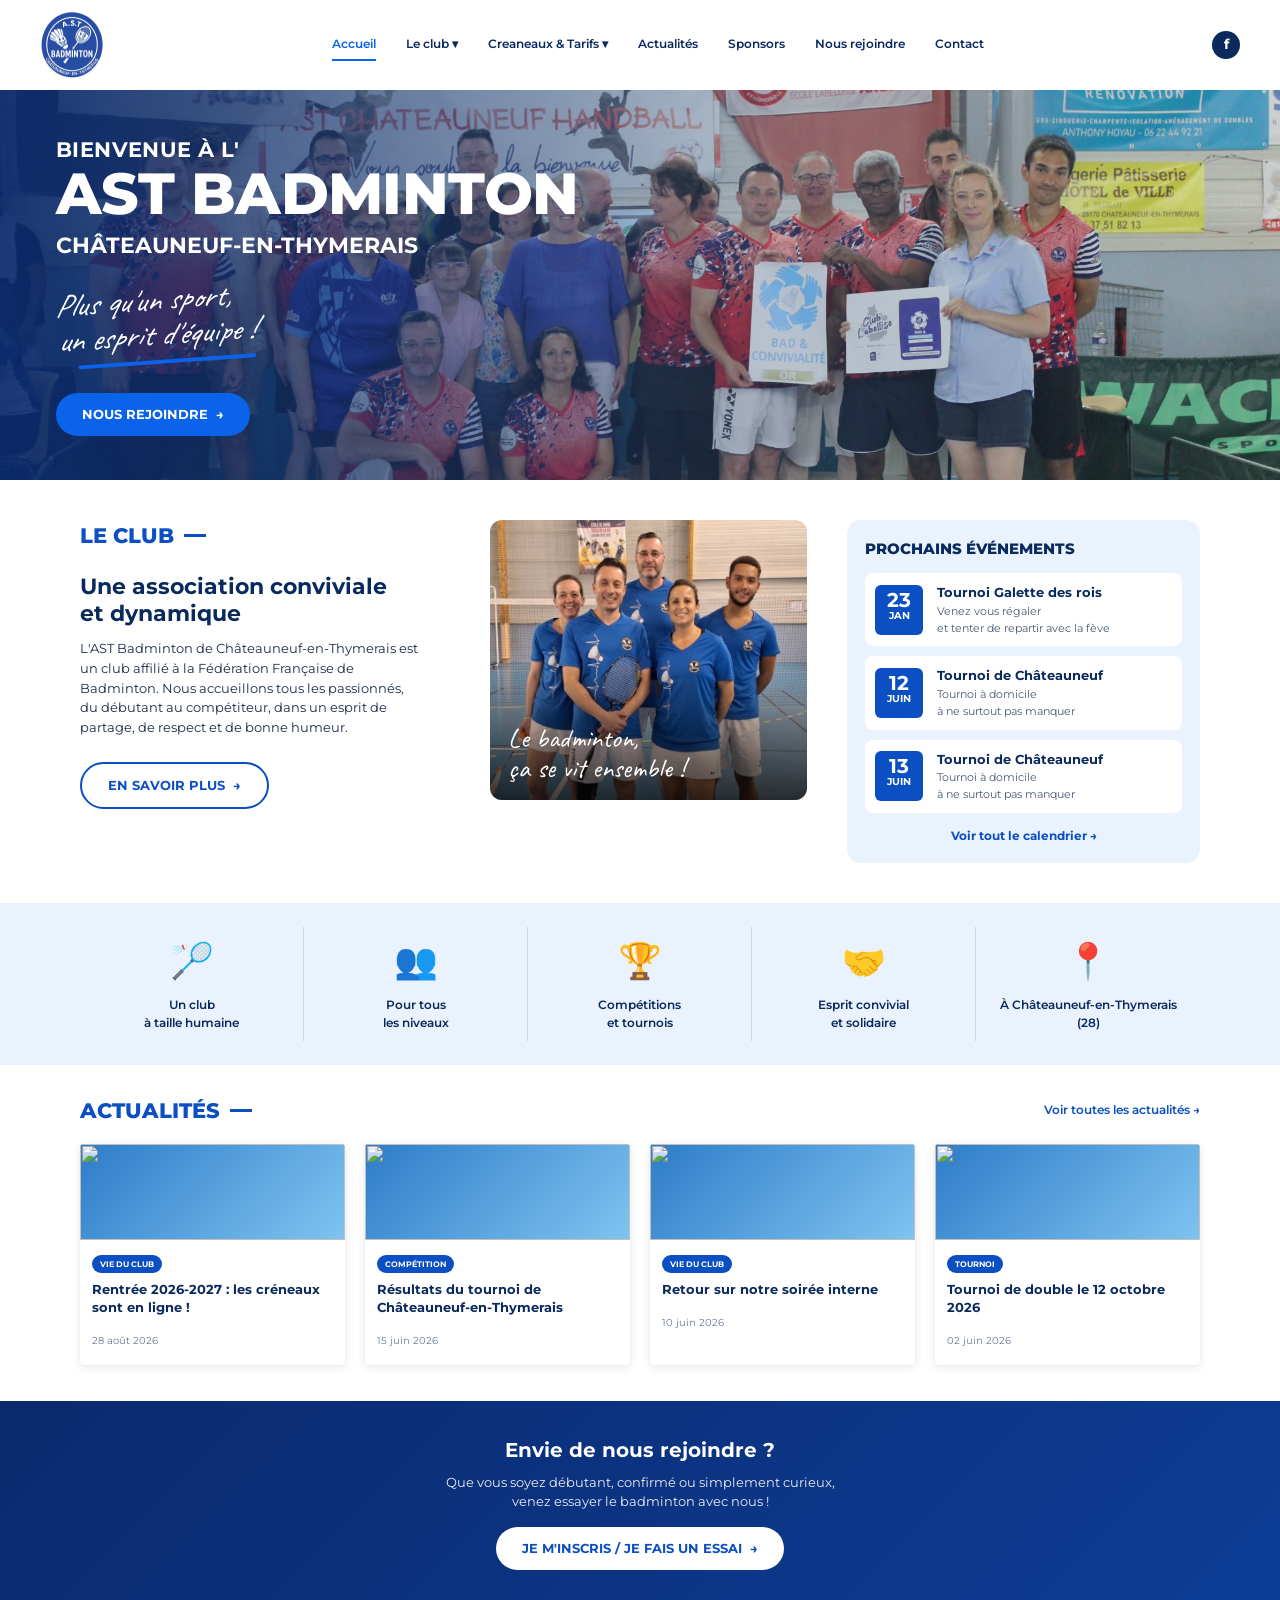
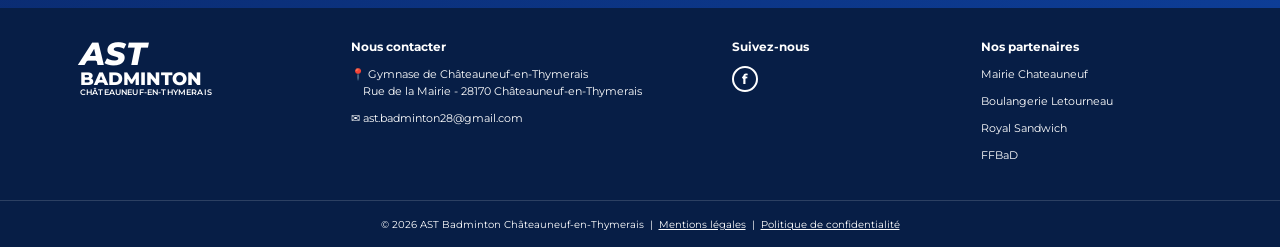
==== commit 608f9ba2: "changmeents" ====
--- a/index.html
+++ b/index.html
@@ -84,44 +84,52 @@
       </figure>
 
       <aside class="events">
-        <h2 class="events-title">PROCHAINS ÉVÉNEMENTS</h2>
-        <article class="event">
-          <div class="date"><b>19</b>NOV</div>
-          <div>
-            <h4>Beaujolais</h4>
-            <p>Soirée beaujolais à l'AST BAD,<br />à ne pas manquer !</p>
-          </div>
-        </article>
-        <article class="event">
-          <div class="date"><b>05</b>DEC</div>
-          <div>
-            <h4>Téléthon</h4>
-            <p>Soirée caritative et sportive<br />On vous attend nombreux.</p>
-          </div>
-        </article>
-        <article class="event">
-          <div class="date"><b>23</b>JAN</div>
-          <div>
-            <h4>Tournoi Galette des rois</h4>
-            <p>Venez vous régaler<br />et tenter de repartir avec la fève</p>
-          </div>
-        </article>
-        <article class="event">
-          <div class="date"><b>12</b>JUIN</div>
-          <div>
-            <h4>Tournoi de Châteauneuf</h4>
-            <p>Tournoi a domicile<br />à ne surtout pas manquer</p>
-          </div>
-        </article>
-        <article class="event">
-          <div class="date"><b>13</b>JUIN</div>
-          <div>
-            <h4>Tournoi de Châteauneuf</h4>
-            <p>Tournoi a domicile<br />à ne surtout pas manquer</p>
-          </div>
-        </article>
-        <a href="#" class="events-link">Voir tout le calendrier →</a>
-      </aside>
+  <h2 class="events-title">PROCHAINS ÉVÉNEMENTS</h2>
+
+  <article class="event" data-date="2026-11-19">
+    <div class="date"><b>19</b>NOV</div>
+    <div>
+      <h4>Beaujolais</h4>
+      <p>Soirée beaujolais à l'AST BAD,<br />à ne pas manquer !</p>
+    </div>
+  </article>
+
+  <article class="event" data-date="2026-12-05">
+    <div class="date"><b>05</b>DEC</div>
+    <div>
+      <h4>Téléthon</h4>
+      <p>Soirée caritative et sportive<br />On vous attend nombreux.</p>
+    </div>
+  </article>
+
+  <article class="event" data-date="2027-01-23">
+    <div class="date"><b>23</b>JAN</div>
+    <div>
+      <h4>Tournoi Galette des rois</h4>
+      <p>Venez vous régaler<br />et tenter de repartir avec la fève</p>
+    </div>
+  </article>
+
+  <article class="event" data-date="2027-06-12">
+    <div class="date"><b>12</b>JUIN</div>
+    <div>
+      <h4>Tournoi de Châteauneuf</h4>
+      <p>Tournoi à domicile<br />à ne surtout pas manquer</p>
+    </div>
+  </article>
+
+  <article class="event" data-date="2027-06-13">
+    <div class="date"><b>13</b>JUIN</div>
+    <div>
+      <h4>Tournoi de Châteauneuf</h4>
+      <p>Tournoi à domicile<br />à ne surtout pas manquer</p>
+    </div>
+  </article>
+
+  <p class="no-events" hidden>Aucun événement à venir pour le moment.</p>
+
+  <a href="#" class="events-link">Voir tout le calendrier →</a>
+</aside>
     </section>
 
     <!-- ===== BANDEAU ATOUTS ===== -->
@@ -226,5 +234,34 @@
         <a href="#">Politique de confidentialité</a>
       </div>
     </footer>
+    <script>
+  document.addEventListener("DOMContentLoaded", () => {
+    const now = new Date();
+    // On compare au début de la journée actuelle (minuit) pour garder l'événement affiché tout le jour J
+    const today = new Date(now.getFullYear(), now.getMonth(), now.getDate());
+
+    const eventsContainer = document.querySelector(".events");
+    if (!eventsContainer) return;
+
+    const events = eventsContainer.querySelectorAll(".event[data-date]");
+    let remainingCount = 0;
+
+    events.forEach((eventEl) => {
+      const [year, month, day] = eventEl.dataset.date.split("-").map(Number);
+      const eventDate = new Date(year, month - 1, day);
+
+      if (eventDate < today) {
+        eventEl.remove();
+      } else {
+        remainingCount++;
+      }
+    });
+
+    const emptyMsg = eventsContainer.querySelector(".no-events");
+    if (emptyMsg && remainingCount === 0) {
+      emptyMsg.hidden = false;
+    }
+  });
+</script>
   </body>
 </html>
--- a/style.css
+++ b/style.css
@@ -305,7 +305,10 @@
   box-shadow: 0 2px 8px rgba(10,42,94,.12);
 }
 .member img {
-  width: 100%; height: 190px; object-fit: cover;
+  width: 100%;
+  height: 220px;
+  object-fit: cover;
+  object-position: center 20%;
   background: linear-gradient(135deg, #2e7cc9, #7fc4f0);
 }
 .member-body { padding: 12px 14px 16px; }
